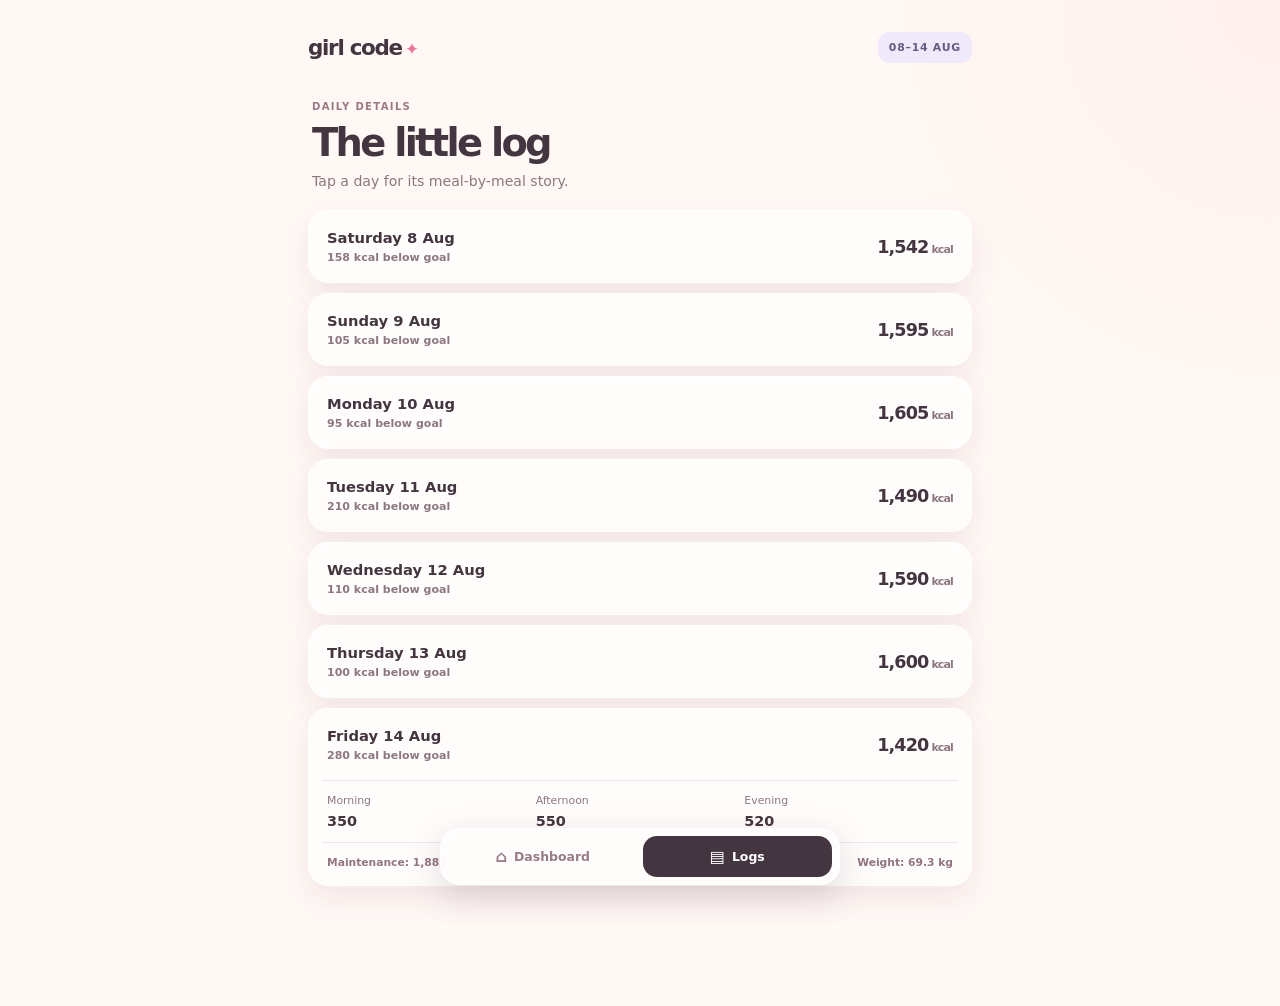
==== logs.html @ 5f89cfae "Create calorie tracker dashboard" ====
<!doctype html>
<html lang="en">
  <head>
    <meta charset="UTF-8" /><meta name="viewport" content="width=device-width, initial-scale=1.0" />
    <meta name="theme-color" content="#fff8f5" /><title>Girl Code | Logs</title>
    <link rel="stylesheet" href="styles.css" /><script src="data.js" defer></script><script src="logs.js" defer></script>
  </head>
  <body>
    <main class="shell log-shell">
      <header class="topbar"><a class="wordmark" href="index.html" aria-label="Girl Code dashboard">girl code<span>✦</span></a><p class="date-label">08–14 AUG</p></header>
      <section class="logs-header reveal"><p class="eyebrow">DAILY DETAILS</p><h1>The little log</h1><p>Tap a day for its meal-by-meal story.</p></section>
      <section id="log-list" class="log-list" aria-label="Daily calorie records"></section>
    </main>
    <nav class="bottom-nav" aria-label="Primary navigation"><a href="index.html"><span aria-hidden="true">⌂</span>Dashboard</a><a class="active" href="logs.html" aria-current="page"><span aria-hidden="true">▤</span>Logs</a></nav>
  </body>
</html>
---- styles.css ----
:root { --ink:#443640; --muted:#8c7782; --paper:#fff8f5; --pink:#eb789b; --pink-pale:#fde8ed; --lilac:#a28bce; --lilac-pale:#eee9fb; --butter:#f8e7b9; --line:#f0e4e8; --shadow:0 12px 30px rgba(133,83,102,.10); font-family: ui-rounded, "Nunito", "Arial Rounded MT Bold", system-ui, sans-serif; color:var(--ink); background:var(--paper); }
* { box-sizing:border-box; } body { margin:0; padding:0 0 90px; background:radial-gradient(circle at 100% 0%,#fff0ed 0,transparent 27rem),var(--paper); } button,a { font:inherit; } button { cursor:pointer; } a { color:inherit; text-decoration:none; } .shell { width:min(100%,700px); margin:auto; padding:20px 18px 30px; } .topbar { display:flex; justify-content:space-between; align-items:center; margin-bottom:25px; } .wordmark { font-size:1.34rem; font-weight:800; letter-spacing:-.06em; } .wordmark span { color:var(--pink); font-size:.8em; margin-left:3px; } .week-switcher,.date-label { border:0; background:var(--lilac-pale); color:#695980; padding:9px 11px; border-radius:12px; font-size:.68rem; font-weight:700; letter-spacing:.07em; } .week-switcher span { display:block; font-size:.55rem; opacity:.7; margin-bottom:1px; } .week-switcher strong { font-size:.73rem; } .week-switcher b { margin-left:6px; } .date-label { margin:0; }
.card { border:1px solid rgba(255,255,255,.85); box-shadow:var(--shadow); } .hero { min-height:190px; display:flex; align-items:center; justify-content:space-between; overflow:hidden; position:relative; padding:28px 25px; border-radius:27px; background:linear-gradient(135deg,#fae5ee,#f4ebfb); } .hero::after { content:""; position:absolute; right:-58px; bottom:-66px; width:210px; height:210px; border-radius:50%; background:#fff4d8; opacity:.75; } .hero-copy { position:relative; z-index:1; } .eyebrow { margin:0 0 8px; font-size:.63rem; letter-spacing:.13em; color:#9c7989; font-weight:800; } h1,h2,p { margin-top:0; } .hero h1 { font-size:3.25rem; line-height:.9; letter-spacing:-.075em; margin:0 0 12px; } .hero h1 small { font-size:1.15rem; letter-spacing:-.04em; } .status-line { max-width:215px; line-height:1.35; margin:0; font-size:.91rem; } .status-orb { position:relative; z-index:1; width:68px; height:68px; flex:none; display:grid; place-items:center; border-radius:50%; background:rgba(255,255,255,.7); color:var(--pink); font-size:2rem; box-shadow:inset 0 1px 0 #fff; }
.overview-grid { display:grid; grid-template-columns:repeat(2,1fr); gap:10px; margin:12px 0 31px; } .metric { min-height:112px; padding:17px 15px; border-radius:20px; background:#fffdfc; } .metric p { color:var(--muted); margin-bottom:10px; font-size:.72rem; font-weight:700; } .metric strong { font-size:1.48rem; letter-spacing:-.06em; } .metric>span { font-size:.7rem; margin-left:3px; color:var(--muted); } .weight-card { grid-column:span 2; min-height:82px; background:var(--butter); position:relative; } .weight-card em { position:absolute; right:15px; bottom:18px; color:#896f37; font-size:.72rem; font-style:normal; font-weight:700; }
.section-heading { display:flex; align-items:end; justify-content:space-between; margin-bottom:13px; } h2 { margin:0; font-size:1.4rem; letter-spacing:-.05em; } .text-button { border:0; background:none; color:#8a6575; font-size:.75rem; font-weight:800; padding:5px 0; } .chart-card { width:100%; height:245px; border-radius:24px; padding:18px 12px 12px; background:#fffdfc; position:relative; } .chart-card:active { transform:scale(.985); } .chart-hint { position:absolute; right:17px; top:16px; color:#a08491; font-size:.62rem; font-weight:700; } .weekly-note { margin-top:29px; display:flex; justify-content:space-between; gap:12px; padding:23px; border-radius:24px; background:#e9e1fa; } .weekly-note h2 { font-size:1.25rem; max-width:245px; } .weekly-note p:not(.eyebrow) { margin:10px 0 0; color:#6f607e; line-height:1.45; font-size:.82rem; max-width:285px; } .flower { align-self:center; font-size:2.2rem; color:#9b83c7; } .pep-talk { margin-top:12px; display:flex; align-items:center; gap:12px; border-radius:20px; padding:20px; background:var(--pink-pale); color:#8e586b; } .pep-talk span { font:3.2rem Georgia,serif; height:38px; align-self:flex-start; } .pep-talk p { margin:0; font-size:.88rem; font-weight:650; line-height:1.42; }
.bottom-nav { position:fixed; z-index:5; bottom:15px; left:50%; transform:translateX(-50%); display:flex; gap:5px; width:calc(100% - 36px); max-width:400px; padding:7px; border:1px solid rgba(255,255,255,.9); border-radius:20px; background:rgba(255,253,252,.94); box-shadow:0 10px 35px rgba(93,56,71,.18); backdrop-filter:blur(12px); } .bottom-nav a { flex:1; display:flex; align-items:center; justify-content:center; gap:7px; padding:11px; border-radius:14px; color:#977c88; font-size:.78rem; font-weight:750; } .bottom-nav a.active { background:var(--ink); color:#fff; } .bottom-nav a span { font-size:1rem; }
dialog { width:min(100% - 22px,720px); max-height:min(90dvh,760px); border:0; border-radius:27px; padding:22px; color:var(--ink); background:var(--paper); box-shadow:0 30px 80px rgba(51,27,38,.3); } dialog::backdrop { background:rgba(68,54,64,.36); backdrop-filter:blur(3px); } .dialog-topline { display:flex; align-items:flex-start; justify-content:space-between; }.close-button { width:38px; height:38px; border:0; border-radius:50%; background:var(--pink-pale); color:var(--ink); font-size:1.8rem; line-height:1; }.dialog-chart { height:280px; margin-top:22px; }.legend { display:flex; flex-wrap:wrap; gap:15px; margin:13px 0 18px; color:var(--muted); font-size:.7rem; font-weight:700; }.legend span { display:flex; align-items:center; gap:5px; }.legend i { display:inline-block; width:17px; border-top:3px solid var(--pink); }.legend .benchmark { border-color:var(--lilac); border-top-style:dashed; }.legend .maintenance { border-color:#d5af55; border-top-style:dashed; }.table-wrap { overflow:auto; }table { width:100%; border-collapse:collapse; text-align:left; font-size:.78rem; }th,td { padding:11px 6px; border-bottom:1px solid var(--line); } thead { color:var(--muted); font-size:.66rem; text-transform:uppercase; letter-spacing:.08em; }
.logs-header { padding:13px 4px 21px; }.logs-header h1 { font-size:2.4rem; letter-spacing:-.07em; margin:0 0 8px; }.logs-header p:last-child { color:var(--muted); margin:0; font-size:.88rem; }.log-list { display:grid; gap:10px; }.log-card { overflow:hidden; border-radius:20px; background:#fffdfc; border:1px solid #fff; box-shadow:var(--shadow); }.log-card summary { list-style:none; display:flex; align-items:center; justify-content:space-between; cursor:pointer; padding:18px; }.log-card summary::-webkit-details-marker { display:none; }.log-card summary b { display:block; font-size:.92rem; }.log-card summary small { display:block; margin-top:5px; color:var(--muted); font-size:.69rem; font-weight:700; }.log-card summary>strong { font-size:1.1rem; letter-spacing:-.05em; }.log-card summary>strong small { display:inline; color:var(--muted); }.meal-grid { display:grid; grid-template-columns:repeat(3,1fr); margin:0 13px; padding:13px 5px; border-top:1px solid var(--line); border-bottom:1px solid var(--line); }.meal-grid p { margin:0; color:var(--muted); font-size:.68rem; }.meal-grid strong { display:block; margin-top:6px; color:var(--ink); font-size:.9rem; }.log-foot { display:flex; justify-content:space-between; padding:13px 18px 16px; color:#927482; font-size:.67rem; font-weight:700; }
.reveal { animation:rise .42s both; }.reveal:nth-child(2) { animation-delay:.07s; }.reveal:nth-child(3) { animation-delay:.13s; }@keyframes rise { from { opacity:0; transform:translateY(12px); } to { opacity:1; transform:none; } }@media (min-width:620px) { .shell { padding-top:32px; }.hero { min-height:220px; }.overview-grid { grid-template-columns:repeat(3,1fr); }.weight-card { grid-column:auto; min-height:112px; }.weight-card em { right:auto; left:15px; bottom:14px; }.chart-card { height:310px; } }@media (prefers-reduced-motion:reduce) { *,*::before,*::after { animation-duration:.01ms!important; transition-duration:.01ms!important; scroll-behavior:auto!important; } }.sr-only { position:absolute; width:1px; height:1px; overflow:hidden; clip:rect(0,0,0,0); white-space:nowrap; }
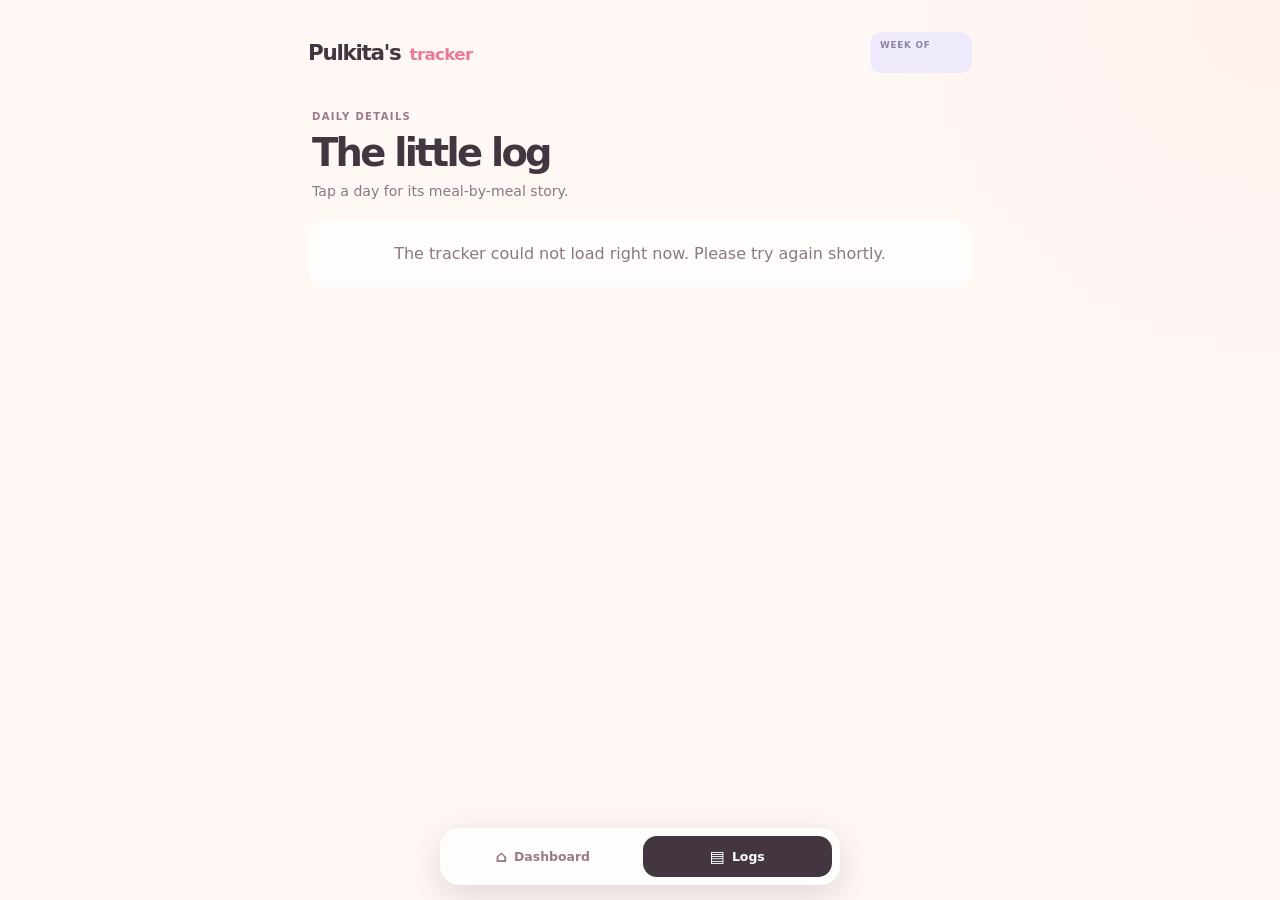
==== commit 704b489d: "Improve week filtering and tracker clarity" ====
--- a/logs.html
+++ b/logs.html
@@ -2,12 +2,12 @@
 <html lang="en">
   <head>
     <meta charset="UTF-8" /><meta name="viewport" content="width=device-width, initial-scale=1.0" />
-    <meta name="theme-color" content="#fff8f5" /><title>Girl Code | Logs</title>
+    <meta name="theme-color" content="#fff8f5" /><title>Pulkita's Calorie Tracker | Logs</title>
     <link rel="stylesheet" href="styles.css" /><script src="data.js" defer></script><script src="logs.js" defer></script>
   </head>
   <body>
     <main class="shell log-shell">
-      <header class="topbar"><a class="wordmark" href="index.html" aria-label="Girl Code dashboard">girl code<span>✦</span></a><p class="date-label">08–14 AUG</p></header>
+      <header class="topbar"><a class="wordmark" href="index.html" aria-label="Pulkita's Calorie Tracker dashboard">Pulkita's <span>tracker</span></a><label class="week-switcher"><span>WEEK OF</span><select id="week-select" aria-label="Choose week"></select></label></header>
       <section class="logs-header reveal"><p class="eyebrow">DAILY DETAILS</p><h1>The little log</h1><p>Tap a day for its meal-by-meal story.</p></section>
       <section id="log-list" class="log-list" aria-label="Daily calorie records"></section>
     </main>
--- a/styles.css
+++ b/styles.css
@@ -7,3 +7,7 @@
 dialog { width:min(100% - 22px,720px); max-height:min(90dvh,760px); border:0; border-radius:27px; padding:22px; color:var(--ink); background:var(--paper); box-shadow:0 30px 80px rgba(51,27,38,.3); } dialog::backdrop { background:rgba(68,54,64,.36); backdrop-filter:blur(3px); } .dialog-topline { display:flex; align-items:flex-start; justify-content:space-between; }.close-button { width:38px; height:38px; border:0; border-radius:50%; background:var(--pink-pale); color:var(--ink); font-size:1.8rem; line-height:1; }.dialog-chart { height:280px; margin-top:22px; }.legend { display:flex; flex-wrap:wrap; gap:15px; margin:13px 0 18px; color:var(--muted); font-size:.7rem; font-weight:700; }.legend span { display:flex; align-items:center; gap:5px; }.legend i { display:inline-block; width:17px; border-top:3px solid var(--pink); }.legend .benchmark { border-color:var(--lilac); border-top-style:dashed; }.legend .maintenance { border-color:#d5af55; border-top-style:dashed; }.table-wrap { overflow:auto; }table { width:100%; border-collapse:collapse; text-align:left; font-size:.78rem; }th,td { padding:11px 6px; border-bottom:1px solid var(--line); } thead { color:var(--muted); font-size:.66rem; text-transform:uppercase; letter-spacing:.08em; }
 .logs-header { padding:13px 4px 21px; }.logs-header h1 { font-size:2.4rem; letter-spacing:-.07em; margin:0 0 8px; }.logs-header p:last-child { color:var(--muted); margin:0; font-size:.88rem; }.log-list { display:grid; gap:10px; }.log-card { overflow:hidden; border-radius:20px; background:#fffdfc; border:1px solid #fff; box-shadow:var(--shadow); }.log-card summary { list-style:none; display:flex; align-items:center; justify-content:space-between; cursor:pointer; padding:18px; }.log-card summary::-webkit-details-marker { display:none; }.log-card summary b { display:block; font-size:.92rem; }.log-card summary small { display:block; margin-top:5px; color:var(--muted); font-size:.69rem; font-weight:700; }.log-card summary>strong { font-size:1.1rem; letter-spacing:-.05em; }.log-card summary>strong small { display:inline; color:var(--muted); }.meal-grid { display:grid; grid-template-columns:repeat(3,1fr); margin:0 13px; padding:13px 5px; border-top:1px solid var(--line); border-bottom:1px solid var(--line); }.meal-grid p { margin:0; color:var(--muted); font-size:.68rem; }.meal-grid strong { display:block; margin-top:6px; color:var(--ink); font-size:.9rem; }.log-foot { display:flex; justify-content:space-between; padding:13px 18px 16px; color:#927482; font-size:.67rem; font-weight:700; }
 .reveal { animation:rise .42s both; }.reveal:nth-child(2) { animation-delay:.07s; }.reveal:nth-child(3) { animation-delay:.13s; }@keyframes rise { from { opacity:0; transform:translateY(12px); } to { opacity:1; transform:none; } }@media (min-width:620px) { .shell { padding-top:32px; }.hero { min-height:220px; }.overview-grid { grid-template-columns:repeat(3,1fr); }.weight-card { grid-column:auto; min-height:112px; }.weight-card em { right:auto; left:15px; bottom:14px; }.chart-card { height:310px; } }@media (prefers-reduced-motion:reduce) { *,*::before,*::after { animation-duration:.01ms!important; transition-duration:.01ms!important; scroll-behavior:auto!important; } }.sr-only { position:absolute; width:1px; height:1px; overflow:hidden; clip:rect(0,0,0,0); white-space:nowrap; }
+
+/* Week controls and small content refinements. */
+.topbar { gap:10px; } .wordmark span { font-size:.78em; letter-spacing:-.04em; } .week-switcher { border:0; background:var(--lilac-pale); color:#695980; padding:8px 10px 7px; border-radius:12px; font-size:.68rem; font-weight:700; letter-spacing:.07em; } .week-switcher>span { display:block; font-size:.55rem; opacity:.7; margin-bottom:2px; } .week-switcher select { appearance:none; -webkit-appearance:none; min-width:82px; border:0; outline:0; color:#5f4d79; background:transparent; font:700 .73rem/1.2 ui-rounded,system-ui,sans-serif; cursor:pointer; } .week-switcher:focus-within { outline:3px solid rgba(162,139,206,.35); }
+.status-orb { border-radius:37% 63% 65% 35% / 43% 43% 57% 57%; background:rgba(255,255,255,.55); color:#b097da; font-size:1.8rem; box-shadow:none; transform:rotate(-12deg); } .text-button + .text-button { margin-left:10px; } .help-copy { margin-top:23px; color:#66545d; line-height:1.5; font-size:.9rem; } .help-copy p { padding:13px 0; margin:0; border-bottom:1px solid var(--line); } .empty-state { padding:24px; text-align:center; border-radius:18px; color:var(--muted); background:#fffdfc; }
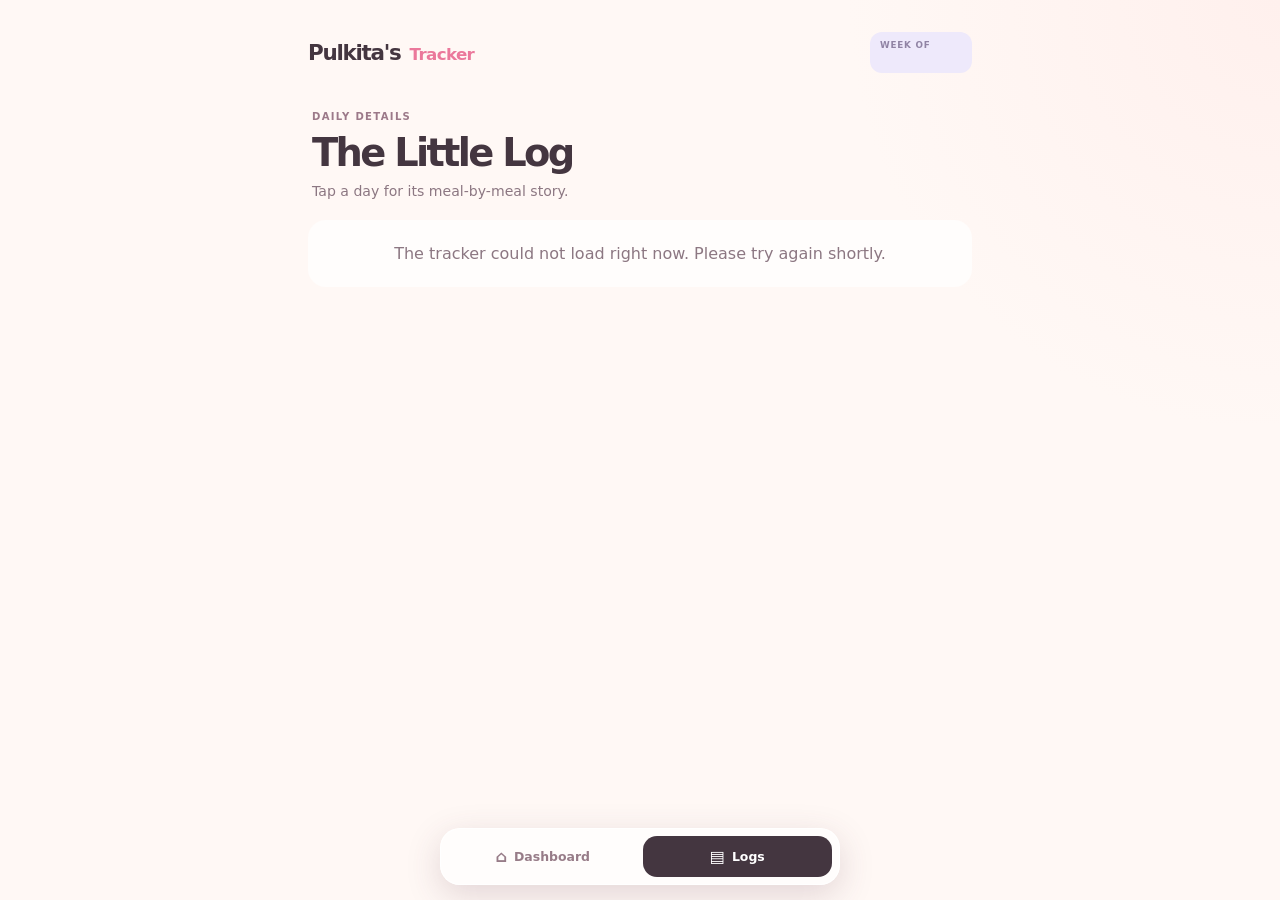
==== commit 61dbee59: "Refine dashboard charts and section order" ====
--- a/logs.html
+++ b/logs.html
@@ -7,8 +7,8 @@
   </head>
   <body>
     <main class="shell log-shell">
-      <header class="topbar"><a class="wordmark" href="index.html" aria-label="Pulkita's Calorie Tracker dashboard">Pulkita's <span>tracker</span></a><label class="week-switcher"><span>WEEK OF</span><select id="week-select" aria-label="Choose week"></select></label></header>
-      <section class="logs-header reveal"><p class="eyebrow">DAILY DETAILS</p><h1>The little log</h1><p>Tap a day for its meal-by-meal story.</p></section>
+      <header class="topbar"><a class="wordmark" href="index.html" aria-label="Pulkita's Calorie Tracker dashboard">Pulkita's <span>Tracker</span></a><label class="week-switcher"><span>WEEK OF</span><select id="week-select" aria-label="Choose week"></select></label></header>
+      <section class="logs-header reveal"><p class="eyebrow">DAILY DETAILS</p><h1>The Little Log</h1><p>Tap a day for its meal-by-meal story.</p></section>
       <section id="log-list" class="log-list" aria-label="Daily calorie records"></section>
     </main>
     <nav class="bottom-nav" aria-label="Primary navigation"><a href="index.html"><span aria-hidden="true">⌂</span>Dashboard</a><a class="active" href="logs.html" aria-current="page"><span aria-hidden="true">▤</span>Logs</a></nav>
--- a/styles.css
+++ b/styles.css
@@ -4,10 +4,47 @@
 .overview-grid { display:grid; grid-template-columns:repeat(2,1fr); gap:10px; margin:12px 0 31px; } .metric { min-height:112px; padding:17px 15px; border-radius:20px; background:#fffdfc; } .metric p { color:var(--muted); margin-bottom:10px; font-size:.72rem; font-weight:700; } .metric strong { font-size:1.48rem; letter-spacing:-.06em; } .metric>span { font-size:.7rem; margin-left:3px; color:var(--muted); } .weight-card { grid-column:span 2; min-height:82px; background:var(--butter); position:relative; } .weight-card em { position:absolute; right:15px; bottom:18px; color:#896f37; font-size:.72rem; font-style:normal; font-weight:700; }
 .section-heading { display:flex; align-items:end; justify-content:space-between; margin-bottom:13px; } h2 { margin:0; font-size:1.4rem; letter-spacing:-.05em; } .text-button { border:0; background:none; color:#8a6575; font-size:.75rem; font-weight:800; padding:5px 0; } .chart-card { width:100%; height:245px; border-radius:24px; padding:18px 12px 12px; background:#fffdfc; position:relative; } .chart-card:active { transform:scale(.985); } .chart-hint { position:absolute; right:17px; top:16px; color:#a08491; font-size:.62rem; font-weight:700; } .weekly-note { margin-top:29px; display:flex; justify-content:space-between; gap:12px; padding:23px; border-radius:24px; background:#e9e1fa; } .weekly-note h2 { font-size:1.25rem; max-width:245px; } .weekly-note p:not(.eyebrow) { margin:10px 0 0; color:#6f607e; line-height:1.45; font-size:.82rem; max-width:285px; } .flower { align-self:center; font-size:2.2rem; color:#9b83c7; } .pep-talk { margin-top:12px; display:flex; align-items:center; gap:12px; border-radius:20px; padding:20px; background:var(--pink-pale); color:#8e586b; } .pep-talk span { font:3.2rem Georgia,serif; height:38px; align-self:flex-start; } .pep-talk p { margin:0; font-size:.88rem; font-weight:650; line-height:1.42; }
 .bottom-nav { position:fixed; z-index:5; bottom:15px; left:50%; transform:translateX(-50%); display:flex; gap:5px; width:calc(100% - 36px); max-width:400px; padding:7px; border:1px solid rgba(255,255,255,.9); border-radius:20px; background:rgba(255,253,252,.94); box-shadow:0 10px 35px rgba(93,56,71,.18); backdrop-filter:blur(12px); } .bottom-nav a { flex:1; display:flex; align-items:center; justify-content:center; gap:7px; padding:11px; border-radius:14px; color:#977c88; font-size:.78rem; font-weight:750; } .bottom-nav a.active { background:var(--ink); color:#fff; } .bottom-nav a span { font-size:1rem; }
-dialog { width:min(100% - 22px,720px); max-height:min(90dvh,760px); border:0; border-radius:27px; padding:22px; color:var(--ink); background:var(--paper); box-shadow:0 30px 80px rgba(51,27,38,.3); } dialog::backdrop { background:rgba(68,54,64,.36); backdrop-filter:blur(3px); } .dialog-topline { display:flex; align-items:flex-start; justify-content:space-between; }.close-button { width:38px; height:38px; border:0; border-radius:50%; background:var(--pink-pale); color:var(--ink); font-size:1.8rem; line-height:1; }.dialog-chart { height:280px; margin-top:22px; }.legend { display:flex; flex-wrap:wrap; gap:15px; margin:13px 0 18px; color:var(--muted); font-size:.7rem; font-weight:700; }.legend span { display:flex; align-items:center; gap:5px; }.legend i { display:inline-block; width:17px; border-top:3px solid var(--pink); }.legend .benchmark { border-color:var(--lilac); border-top-style:dashed; }.legend .maintenance { border-color:#d5af55; border-top-style:dashed; }.table-wrap { overflow:auto; }table { width:100%; border-collapse:collapse; text-align:left; font-size:.78rem; }th,td { padding:11px 6px; border-bottom:1px solid var(--line); } thead { color:var(--muted); font-size:.66rem; text-transform:uppercase; letter-spacing:.08em; }
+dialog { width:min(100% - 22px,720px); max-height:min(90dvh,760px); border:0; border-radius:27px; padding:22px; color:var(--ink); background:var(--paper); box-shadow:0 30px 80px rgba(51,27,38,.3); } dialog::backdrop { background:rgba(68,54,64,.36); backdrop-filter:blur(3px); } .dialog-topline { display:flex; align-items:flex-start; justify-content:space-between; }.close-button { width:38px; height:38px; border:0; border-radius:50%; background:var(--pink-pale); color:var(--ink); font-size:1.8rem; line-height:1; }.dialog-chart { height:280px; margin-top:22px; }.legend { display:flex; flex-wrap:wrap; gap:15px; margin:13px 0 18px; color:var(--muted); font-size:.7rem; font-weight:700; }.legend span { display:flex; align-items:center; gap:5px; }.legend i { display:inline-block; width:17px; border-top:3px solid var(--pink); }.legend .maintenance { border-color:#d5af55; border-top-style:dashed; }.table-wrap { overflow:auto; }table { width:100%; border-collapse:collapse; text-align:left; font-size:.78rem; }th,td { padding:11px 6px; border-bottom:1px solid var(--line); } thead { color:var(--muted); font-size:.66rem; text-transform:uppercase; letter-spacing:.08em; }
 .logs-header { padding:13px 4px 21px; }.logs-header h1 { font-size:2.4rem; letter-spacing:-.07em; margin:0 0 8px; }.logs-header p:last-child { color:var(--muted); margin:0; font-size:.88rem; }.log-list { display:grid; gap:10px; }.log-card { overflow:hidden; border-radius:20px; background:#fffdfc; border:1px solid #fff; box-shadow:var(--shadow); }.log-card summary { list-style:none; display:flex; align-items:center; justify-content:space-between; cursor:pointer; padding:18px; }.log-card summary::-webkit-details-marker { display:none; }.log-card summary b { display:block; font-size:.92rem; }.log-card summary small { display:block; margin-top:5px; color:var(--muted); font-size:.69rem; font-weight:700; }.log-card summary>strong { font-size:1.1rem; letter-spacing:-.05em; }.log-card summary>strong small { display:inline; color:var(--muted); }.meal-grid { display:grid; grid-template-columns:repeat(3,1fr); margin:0 13px; padding:13px 5px; border-top:1px solid var(--line); border-bottom:1px solid var(--line); }.meal-grid p { margin:0; color:var(--muted); font-size:.68rem; }.meal-grid strong { display:block; margin-top:6px; color:var(--ink); font-size:.9rem; }.log-foot { display:flex; justify-content:space-between; padding:13px 18px 16px; color:#927482; font-size:.67rem; font-weight:700; }
 .reveal { animation:rise .42s both; }.reveal:nth-child(2) { animation-delay:.07s; }.reveal:nth-child(3) { animation-delay:.13s; }@keyframes rise { from { opacity:0; transform:translateY(12px); } to { opacity:1; transform:none; } }@media (min-width:620px) { .shell { padding-top:32px; }.hero { min-height:220px; }.overview-grid { grid-template-columns:repeat(3,1fr); }.weight-card { grid-column:auto; min-height:112px; }.weight-card em { right:auto; left:15px; bottom:14px; }.chart-card { height:310px; } }@media (prefers-reduced-motion:reduce) { *,*::before,*::after { animation-duration:.01ms!important; transition-duration:.01ms!important; scroll-behavior:auto!important; } }.sr-only { position:absolute; width:1px; height:1px; overflow:hidden; clip:rect(0,0,0,0); white-space:nowrap; }
 
 /* Week controls and small content refinements. */
 .topbar { gap:10px; } .wordmark span { font-size:.78em; letter-spacing:-.04em; } .week-switcher { border:0; background:var(--lilac-pale); color:#695980; padding:8px 10px 7px; border-radius:12px; font-size:.68rem; font-weight:700; letter-spacing:.07em; } .week-switcher>span { display:block; font-size:.55rem; opacity:.7; margin-bottom:2px; } .week-switcher select { appearance:none; -webkit-appearance:none; min-width:82px; border:0; outline:0; color:#5f4d79; background:transparent; font:700 .73rem/1.2 ui-rounded,system-ui,sans-serif; cursor:pointer; } .week-switcher:focus-within { outline:3px solid rgba(162,139,206,.35); }
 .status-orb { border-radius:37% 63% 65% 35% / 43% 43% 57% 57%; background:rgba(255,255,255,.55); color:#b097da; font-size:1.8rem; box-shadow:none; transform:rotate(-12deg); } .text-button + .text-button { margin-left:10px; } .help-copy { margin-top:23px; color:#66545d; line-height:1.5; font-size:.9rem; } .help-copy p { padding:13px 0; margin:0; border-bottom:1px solid var(--line); } .empty-state { padding:24px; text-align:center; border-radius:18px; color:var(--muted); background:#fffdfc; }
+.target-card { background:var(--lilac-pale); } .target-card p,.target-card>span { color:#75628e; } .target-card strong { color:#5f4d79; } .maintenance-card { background:var(--butter); } .maintenance-card p,.maintenance-card>span { color:#896f37; } .maintenance-card strong { color:#69542c; } .legend .target { border-color:var(--lilac); border-top-style:dashed; } .workout-section { margin-top:29px; } .workout-count { margin:0; color:#78668e; font-size:.75rem; font-weight:800; } .workout-card { height:154px; padding:14px 12px 8px; border-radius:24px; background:#f4effd; }
+
+/* Dashboard chart and monthly workout calendar keys. */
+.main-chart-legend { margin:12px 4px 0; }
+.month-label { margin:4px 0 0; color:var(--muted); font-size:.7rem; font-weight:700; }
+.workout-card { height:auto; padding:15px 14px 14px; }
+.calendar-weekdays,.workout-calendar { display:grid; grid-template-columns:repeat(7,1fr); gap:5px; text-align:center; }
+.calendar-weekdays { margin-bottom:8px; color:#9686aa; font-size:.58rem; font-weight:800; letter-spacing:.02em; }
+.calendar-day { min-height:37px; display:grid; place-items:center; align-content:center; gap:3px; border-radius:10px; color:#6e5a83; font-size:.67rem; font-weight:800; }
+.calendar-day b { line-height:1; }
+.calendar-day i,.workout-legend i { display:block; width:7px; height:7px; border-radius:50%; background:#b4abb9; }
+.calendar-day.done i,.workout-legend .workout-done { background:var(--lilac); }
+.calendar-day.rest i,.workout-legend .workout-rest { background:var(--pink); }
+.calendar-day.untracked i,.workout-legend .workout-untracked { background:#b4abb9; }
+.calendar-blank { min-height:37px; }
+.workout-legend { display:flex; flex-wrap:wrap; justify-content:center; gap:11px; margin-top:12px; color:#7d6d8c; font-size:.63rem; font-weight:700; }
+.workout-legend span { display:flex; align-items:center; gap:4px; }
+
+/* Stronger contrast for workout completions and a roomier calorie chart. */
+.calendar-day.done i,.workout-legend .workout-done { background:#4eaa79; }
+.chart-card { height:275px; }
+.text-button { text-transform:capitalize; }
+.shell { display:flex; flex-direction:column; }
+.chart-section { order:2; }
+.weight-section { order:3; }
+.weekly-note { order:4; }
+.workout-section { order:5; }
+.overview-grid { order:6; grid-template-columns:repeat(2,1fr); margin:29px 0 12px; }
+.pep-talk { order:7; }
+.weight-card { display:none; }
+.weight-section { margin-top:29px; }
+.weight-value { margin:0; color:#3b805a; font-size:.75rem; font-weight:800; }
+.weight-value strong { font-size:1.28rem; letter-spacing:-.05em; }
+.weight-value span { margin-left:2px; }
+.weight-chart-card { height:205px; padding:16px 12px 10px; border-radius:24px; background:#f4fbf5; }
+.weight-change { margin:9px 4px 0; color:#5d7d67; font-size:.72rem; font-weight:700; }
+#weekly-difference { text-transform:capitalize; }
